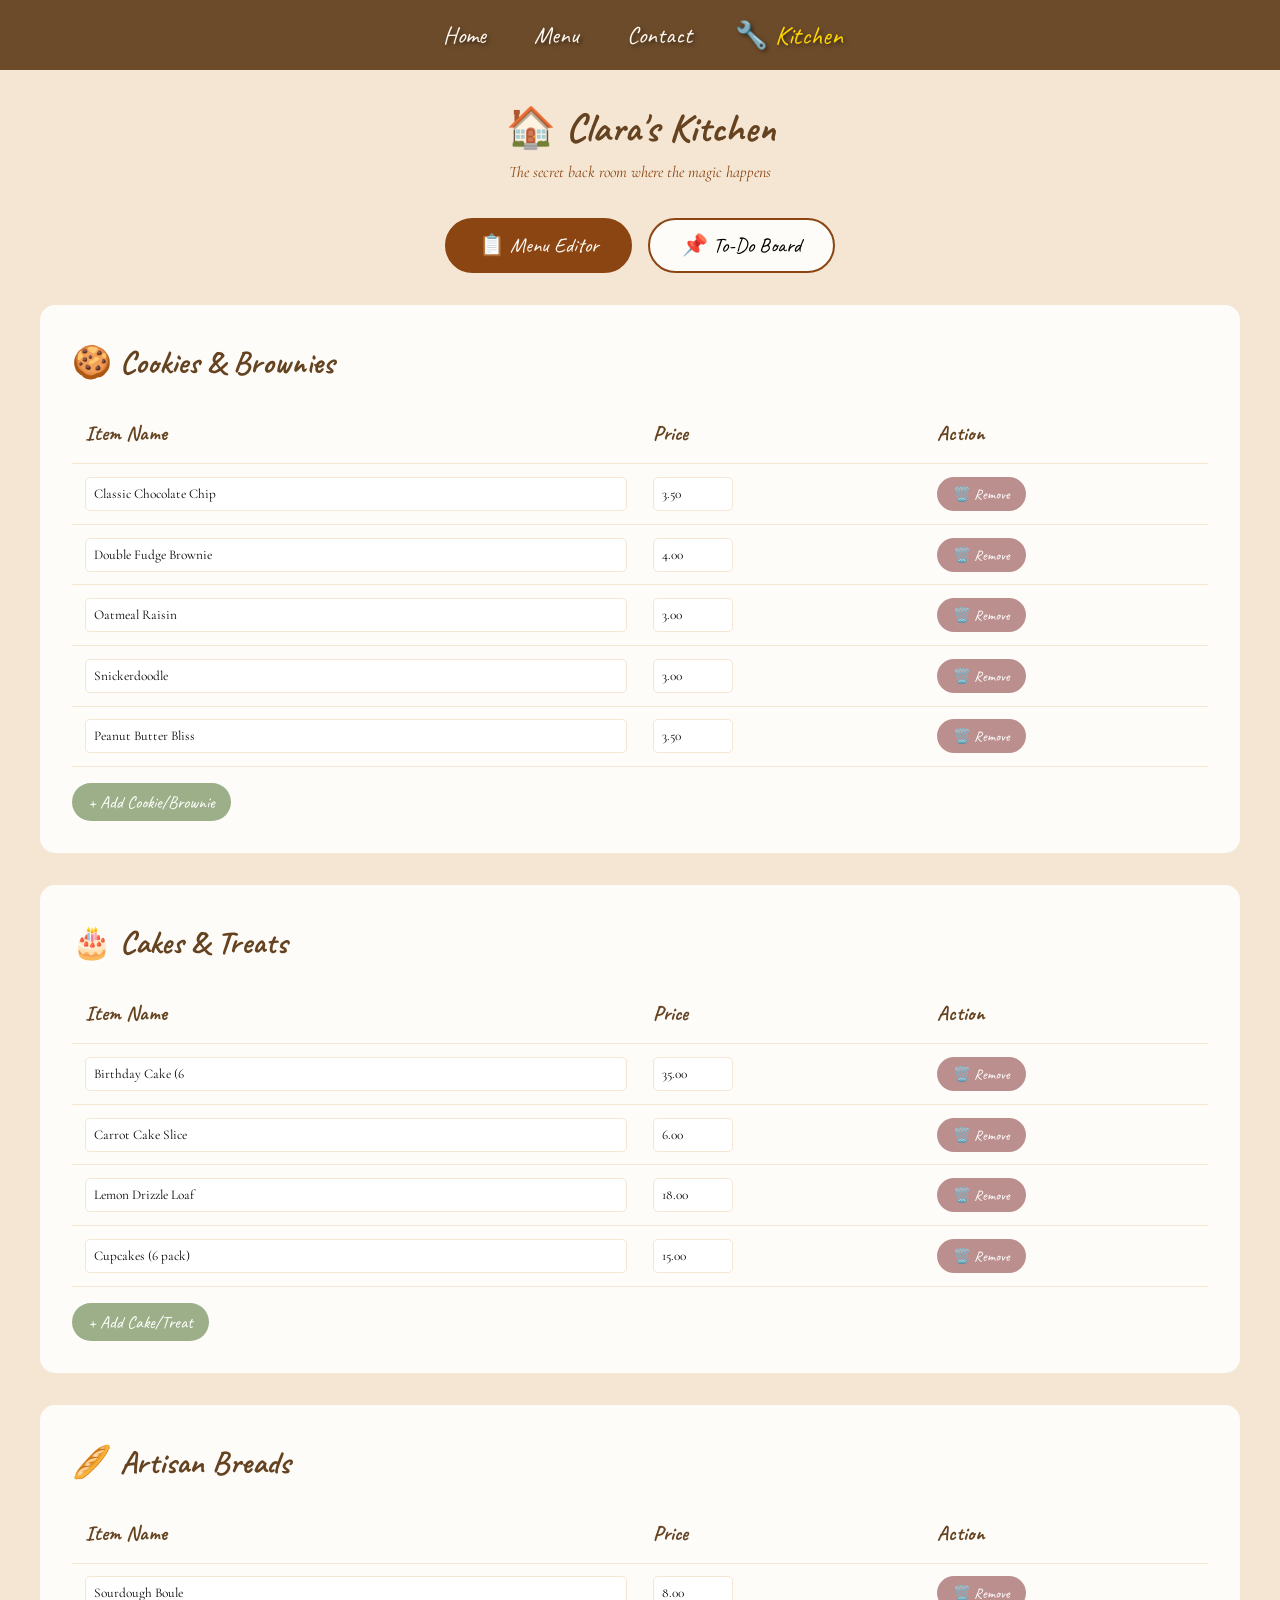
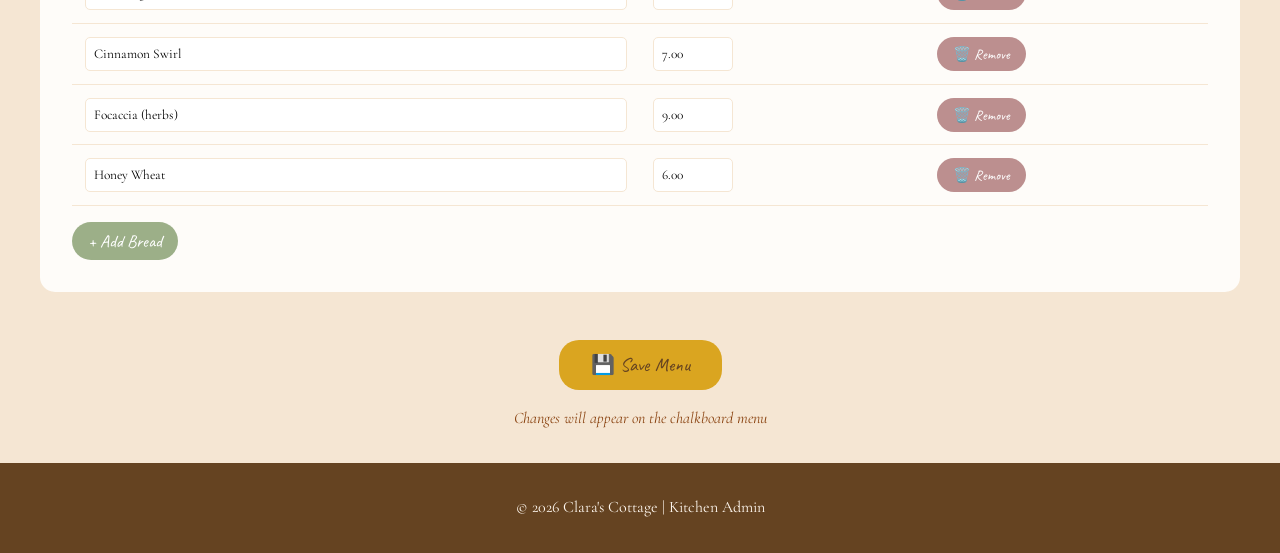
==== admin.html @ 47384cdb "Initial Clara's Cottage website - Bohemian storybook design with animated cottage scene - Chimney sm" ====
<!DOCTYPE html>
<html lang="en">
<head>
    <meta charset="UTF-8">
    <meta name="viewport" content="width=device-width, initial-scale=1.0">
    <title>Kitchen Admin | Clara's Cottage</title>
    <link rel="preconnect" href="https://fonts.googleapis.com">
    <link href="https://fonts.googleapis.com/css2?family=Caveat:wght@400;700&family=Cormorant+Garamond:ital,wght@0,400;0,600;1,400&display=swap" rel="stylesheet">
    <link rel="stylesheet" href="css/style.css">
</head>
<body>
    <header class="site-header" style="background: rgba(101, 67, 33, 0.95);">
        <nav>
            <a href="index.html" class="nav-link">Home</a>
            <a href="menu.html" class="nav-link">Menu</a>
            <a href="contact.html" class="nav-link">Contact</a>
            <a href="admin.html" class="nav-link active">🔧 Kitchen</a>
        </nav>
    </header>

    <main class="admin-page">
        <div class="admin-header">
            <h1>🏠 Clara's Kitchen</h1>
            <p style="color: var(--brown-medium); font-style: italic;">The secret back room where the magic happens</p>
        </div>

        <div class="admin-tabs">
            <button class="admin-tab active" onclick="showSection('menu-section')">📋 Menu Editor</button>
            <button class="admin-tab" onclick="showSection('tasks-section')">📌 To-Do Board</button>
        </div>

        <!-- Menu Editor Section -->
        <div id="menu-section" class="admin-section active">
            <div class="menu-editor">
                <h2>🍪 Cookies & Brownies</h2>
                <table class="menu-table" id="cookies-table">
                    <thead>
                        <tr>
                            <th style="width: 50%;">Item Name</th>
                            <th style="width: 25%;">Price</th>
                            <th style="width: 25%;">Action</th>
                        </tr>
                    </thead>
                    <tbody></tbody>
                </table>
                <button class="btn-add" onclick="addMenuItem('cookies')">+ Add Cookie/Brownie</button>
            </div>

            <div class="menu-editor">
                <h2>🎂 Cakes & Treats</h2>
                <table class="menu-table" id="cakes-table">
                    <thead>
                        <tr>
                            <th style="width: 50%;">Item Name</th>
                            <th style="width: 25%;">Price</th>
                            <th style="width: 25%;">Action</th>
                        </tr>
                    </thead>
                    <tbody></tbody>
                </table>
                <button class="btn-add" onclick="addMenuItem('cakes')">+ Add Cake/Treat</button>
            </div>

            <div class="menu-editor">
                <h2>🥖 Artisan Breads</h2>
                <table class="menu-table" id="breads-table">
                    <thead>
                        <tr>
                            <th style="width: 50%;">Item Name</th>
                            <th style="width: 25%;">Price</th>
                            <th style="width: 25%;">Action</th>
                        </tr>
                    </thead>
                    <tbody></tbody>
                </table>
                <button class="btn-add" onclick="addMenuItem('breads')">+ Add Bread</button>
            </div>

            <div style="text-align: center; margin-top: 2rem;">
                <button class="btn-save" onclick="saveMenu()">💾 Save Menu</button>
                <p style="margin-top: 1rem; color: var(--brown-medium); font-style: italic;">
                    Changes will appear on the chalkboard menu
                </p>
            </div>
        </div>

        <!-- Kanban Tasks Section -->
        <div id="tasks-section" class="admin-section">
            <div class="kanban-board">
                <div class="kanban-column todo" id="todo-column">
                    <h3>📝 To Do</h3>
                    <div class="kanban-cards" data-status="todo"></div>
                    <div class="add-card-form">
                        <input type="text" placeholder="New task..." id="todo-input" onkeypress="handleCardEnter(event, 'todo')">
                        <button class="add-card-btn" onclick="addCard('todo')">+ Add Task</button>
                    </div>
                </div>

                <div class="kanban-column doing" id="doing-column">
                    <h3>🔨 In Progress</h3>
                    <div class="kanban-cards" data-status="doing"></div>
                    <div class="add-card-form">
                        <input type="text" placeholder="New task..." id="doing-input" onkeypress="handleCardEnter(event, 'doing')">
                        <button class="add-card-btn" onclick="addCard('doing')">+ Add Task</button>
                    </div>
                </div>

                <div class="kanban-column done" id="done-column">
                    <h3>✅ Done</h3>
                    <div class="kanban-cards" data-status="done"></div>
                    <div class="add-card-form">
                        <input type="text" placeholder="New task..." id="done-input" onkeypress="handleCardEnter(event, 'done')">
                        <button class="add-card-btn" onclick="addCard('done')">+ Add Task</button>
                    </div>
                </div>
            </div>
        </div>
    </main>

    <footer class="site-footer">
        <div class="footer-content">
            <p class="copyright">© 2026 Clara's Cottage | Kitchen Admin</p>
        </div>
    </footer>

    <script src="js/app.js"></script>
    <script>
        // Initialize admin page
        document.addEventListener('DOMContentLoaded', function() {
            loadMenuEditor();
            loadKanban();
        });
    </script>
</body>
</html>
---- css/style.css ----
/* Clara's Cottage - Bohemian Storybook Bakery */

:root {
    --cream: #FFF8F0;
    --warm-white: #FEFCF9;
    --parchment: #F5E6D3;
    --brown-dark: #654321;
    --brown-medium: #8B4513;
    --brown-light: #D2691E;
    --gold: #DAA520;
    --gold-light: #FFD700;
    --sage: #9CAF88;
    --sage-dark: #6B8E23;
    --rose: #BC8F8F;
    --rose-light: #FFB6C1;
    --purple-muted: #9370DB;
    --night-blue: #1a1a2e;
    --font-script: 'Caveat', cursive;
    --font-serif: 'Cormorant Garamond', serif;
}

* {
    margin: 0;
    padding: 0;
    box-sizing: border-box;
}

body {
    font-family: var(--font-serif);
    background: var(--cream);
    color: var(--brown-dark);
    line-height: 1.6;
    overflow-x: hidden;
}

/* Fireflies Animation */
.fireflies {
    position: fixed;
    top: 0;
    left: 0;
    width: 100%;
    height: 100%;
    pointer-events: none;
    z-index: 1;
}

.firefly {
    position: absolute;
    width: 6px;
    height: 6px;
    background: var(--gold-light);
    border-radius: 50%;
    box-shadow: 0 0 10px var(--gold-light), 0 0 20px var(--gold);
    animation: float 6s ease-in-out infinite, glow 2s ease-in-out infinite;
}

@keyframes float {
    0%, 100% { transform: translateY(0) translateX(0); }
    25% { transform: translateY(-20px) translateX(10px); }
    50% { transform: translateY(-10px) translateX(-10px); }
    75% { transform: translateY(-30px) translateX(5px); }
}

@keyframes glow {
    0%, 100% { opacity: 0.3; }
    50% { opacity: 1; }
}

/* Header & Navigation */
.site-header {
    position: fixed;
    top: 0;
    width: 100%;
    padding: 1rem 2rem;
    z-index: 100;
    background: linear-gradient(to bottom, rgba(26, 26, 46, 0.8), transparent);
}

nav {
    display: flex;
    justify-content: center;
    gap: 3rem;
}

.nav-link {
    font-family: var(--font-script);
    font-size: 1.5rem;
    color: var(--cream);
    text-decoration: none;
    transition: all 0.3s ease;
    text-shadow: 2px 2px 4px rgba(0,0,0,0.5);
}

.nav-link:hover, .nav-link.active {
    color: var(--gold-light);
    transform: scale(1.1);
}

/* Home Page - Cottage Scene */
.cottage-scene {
    position: relative;
    min-height: 100vh;
    background: linear-gradient(to bottom, 
        var(--night-blue) 0%, 
        #2d2d44 30%,
        #4a4a6a 60%,
        #6b5b7a 80%,
        #8b7a8a 100%
    );
    display: flex;
    align-items: center;
    justify-content: center;
    overflow: hidden;
}

.sky {
    position: absolute;
    top: 0;
    left: 0;
    width: 100%;
    height: 100%;
}

.moon {
    position: absolute;
    top: 10%;
    right: 15%;
    width: 60px;
    height: 60px;
    background: var(--cream);
    border-radius: 50%;
    box-shadow: 0 0 30px var(--cream), 0 0 60px rgba(255,248,240,0.5);
}

.stars {
    position: absolute;
    top: 0;
    left: 0;
    width: 100%;
    height: 60%;
    background-image: 
        radial-gradient(2px 2px at 20px 30px, white, transparent),
        radial-gradient(2px 2px at 40px 70px, white, transparent),
        radial-gradient(1px 1px at 90px 40px, white, transparent),
        radial-gradient(2px 2px at 130px 80px, white, transparent),
        radial-gradient(1px 1px at 160px 30px, white, transparent),
        radial-gradient(2px 2px at 200px 60px, white, transparent),
        radial-gradient(1px 1px at 250px 20px, white, transparent),
        radial-gradient(2px 2px at 300px 50px, white, transparent),
        radial-gradient(1px 1px at 350px 70px, white, transparent),
        radial-gradient(2px 2px at 400px 30px, white, transparent),
        radial-gradient(1px 1px at 450px 80px, white, transparent),
        radial-gradient(2px 2px at 500px 40px, white, transparent);
    background-size: 550px 100px;
    animation: twinkle 4s ease-in-out infinite;
}

@keyframes twinkle {
    0%, 100% { opacity: 0.8; }
    50% { opacity: 1; }
}

.cottage-container {
    position: relative;
    z-index: 2;
}

.cottage-illustration {
    width: 100%;
    max-width: 500px;
    height: auto;
    filter: drop-shadow(0 10px 30px rgba(0,0,0,0.3));
}

.window-glow {
    animation: windowPulse 3s ease-in-out infinite;
}

@keyframes windowPulse {
    0%, 100% { fill: #FFE4B5; }
    50% { fill: #FFD700; }
}

/* Chimney Smoke */
.chimney-smoke {
    position: absolute;
    top: 5%;
    left: 72%;
    width: 50px;
    height: 100px;
}

.smoke {
    position: absolute;
    bottom: 0;
    left: 50%;
    width: 20px;
    height: 20px;
    background: rgba(255, 255, 255, 0.6);
    border-radius: 50%;
    transform: translateX(-50%);
    animation: rise 4s ease-out infinite;
}

.smoke-1 { animation-delay: 0s; }
.smoke-2 { animation-delay: 1.3s; left: 30%; }
.smoke-3 { animation-delay: 2.6s; left: 70%; }

@keyframes rise {
    0% {
        opacity: 0.8;
        transform: translateX(-50%) translateY(0) scale(1);
    }
    100% {
        opacity: 0;
        transform: translateX(-50%) translateY(-100px) scale(2);
    }
}

/* Logo */
.logo-container {
    text-align: center;
    margin-top: 2rem;
}

.logo-text {
    font-family: var(--font-script);
    font-size: 4rem;
    color: var(--cream);
    text-shadow: 3px 3px 6px rgba(0,0,0,0.5);
    margin-bottom: 0.5rem;
}

.tagline {
    font-family: var(--font-serif);
    font-style: italic;
    font-size: 1.3rem;
    color: var(--gold-light);
    letter-spacing: 3px;
}

/* Welcome Section */
.welcome-section {
    background: var(--cream);
    padding: 4rem 2rem;
    text-align: center;
}

.scroll-indicator {
    margin-bottom: 3rem;
    color: var(--brown-medium);
    font-style: italic;
}

.scroll-arrow {
    animation: bounce 2s infinite;
    font-size: 1.5rem;
}

@keyframes bounce {
    0%, 100% { transform: translateY(0); }
    50% { transform: translateY(10px); }
}

.welcome-content {
    max-width: 1000px;
    margin: 0 auto;
}

.welcome-content h2 {
    font-family: var(--font-script);
    font-size: 3rem;
    color: var(--brown-dark);
    margin-bottom: 1.5rem;
}

.intro-text {
    font-size: 1.3rem;
    max-width: 700px;
    margin: 0 auto 3rem;
    color: var(--brown-medium);
}

.feature-cards {
    display: grid;
    grid-template-columns: repeat(auto-fit, minmax(250px, 1fr));
    gap: 2rem;
    margin-bottom: 3rem;
}

.feature-card {
    background: var(--warm-white);
    border: 2px solid var(--parchment);
    border-radius: 20px;
    padding: 2rem;
    transition: transform 0.3s ease, box-shadow 0.3s ease;
}

.feature-card:hover {
    transform: translateY(-10px);
    box-shadow: 0 15px 30px rgba(101, 67, 33, 0.15);
}

.card-icon {
    font-size: 3rem;
    margin-bottom: 1rem;
}

.feature-card h3 {
    font-family: var(--font-script);
    font-size: 1.8rem;
    color: var(--brown-dark);
    margin-bottom: 0.5rem;
}

.cta-button {
    display: inline-block;
    font-family: var(--font-script);
    font-size: 1.5rem;
    background: var(--brown-medium);
    color: var(--cream);
    padding: 1rem 2.5rem;
    border-radius: 50px;
    text-decoration: none;
    transition: all 0.3s ease;
    border: 3px solid var(--brown-dark);
}

.cta-button:hover {
    background: var(--gold);
    color: var(--brown-dark);
    transform: scale(1.05);
}

/* Gallery Section */
.gallery-section {
    background: var(--parchment);
    padding: 4rem 2rem;
    text-align: center;
}

.gallery-section h2 {
    font-family: var(--font-script);
    font-size: 3rem;
    color: var(--brown-dark);
    margin-bottom: 2rem;
}

.gallery-grid {
    display: grid;
    grid-template-columns: repeat(auto-fit, minmax(250px, 1fr));
    gap: 1.5rem;
    max-width: 1200px;
    margin: 0 auto;
}

.gallery-item {
    aspect-ratio: 1;
    border-radius: 15px;
    overflow: hidden;
}

.gallery-item.placeholder {
    background: var(--warm-white);
    border: 3px dashed var(--brown-light);
    display: flex;
    align-items: center;
    justify-content: center;
}

.placeholder-content {
    text-align: center;
    padding: 1.5rem;
}

.placeholder-icon {
    font-size: 3rem;
    display: block;
    margin-bottom: 1rem;
}

.placeholder-text {
    font-style: italic;
    color: var(--brown-medium);
    font-size: 0.9rem;
}

/* Footer */
.site-footer {
    background: var(--brown-dark);
    color: var(--cream);
    padding: 2rem;
    text-align: center;
}

.cottage-food-notice {
    font-size: 1rem;
    margin-bottom: 0.5rem;
    color: var(--gold-light);
}

/* ==================== */
/* MENU PAGE - CHALKBOARD */
/* ==================== */

.menu-page {
    min-height: 100vh;
    padding: 6rem 2rem 2rem;
    background: var(--cream);
}

.chalkboard-container {
    max-width: 800px;
    margin: 0 auto;
}

.chalkboard {
    background: #2a2a2a;
    border: 20px solid var(--brown-medium);
    border-radius: 5px;
    padding: 3rem;
    box-shadow: 
        inset 0 0 50px rgba(0,0,0,0.5),
        0 10px 30px rgba(0,0,0,0.3);
    position: relative;
}

.chalkboard::before {
    content: '';
    position: absolute;
    top: 0;
    left: 0;
    right: 0;
    bottom: 0;
    background: 
        radial-gradient(ellipse at 20% 30%, rgba(255,255,255,0.03) 0%, transparent 50%),
        radial-gradient(ellipse at 80% 70%, rgba(255,255,255,0.02) 0%, transparent 50%);
    pointer-events: none;
}

.chalkboard-title {
    font-family: var(--font-script);
    font-size: 3.5rem;
    color: #f5f5dc;
    text-align: center;
    margin-bottom: 0.5rem;
    text-shadow: 2px 2px 0 rgba(0,0,0,0.3);
}

.chalkboard-subtitle {
    font-family: var(--font-script);
    font-size: 1.5rem;
    color: var(--rose-light);
    text-align: center;
    margin-bottom: 2rem;
}

.menu-section {
    margin-bottom: 2rem;
}

.menu-section h3 {
    font-family: var(--font-script);
    font-size: 2rem;
    color: var(--gold-light);
    border-bottom: 2px dashed rgba(255,255,255,0.3);
    padding-bottom: 0.5rem;
    margin-bottom: 1rem;
}

.menu-item {
    display: flex;
    justify-content: space-between;
    align-items: baseline;
    font-family: var(--font-script);
    font-size: 1.4rem;
    color: #f5f5dc;
    margin-bottom: 0.8rem;
    padding: 0.3rem 0;
}

.menu-item .name {
    flex: 1;
}

.menu-item .dots {
    flex: 1;
    border-bottom: 2px dotted rgba(255,255,255,0.3);
    margin: 0 0.5rem;
    height: 1rem;
}

.menu-item .price {
    color: var(--gold-light);
}

.chalk-decoration {
    text-align: center;
    font-size: 2rem;
    margin: 1rem 0;
    opacity: 0.6;
}

/* ==================== */
/* CONTACT PAGE */
/* ==================== */

.contact-page {
    min-height: 100vh;
    padding: 6rem 2rem 2rem;
    background: linear-gradient(to bottom, var(--cream), var(--parchment));
}

.contact-container {
    max-width: 600px;
    margin: 0 auto;
}

.contact-header {
    text-align: center;
    margin-bottom: 3rem;
}

.contact-header h1 {
    font-family: var(--font-script);
    font-size: 3rem;
    color: var(--brown-dark);
}

.contact-header p {
    font-size: 1.2rem;
    color: var(--brown-medium);
    margin-top: 1rem;
}

.contact-form {
    background: var(--warm-white);
    border: 3px solid var(--parchment);
    border-radius: 20px;
    padding: 2.5rem;
}

.form-group {
    margin-bottom: 1.5rem;
}

.form-group label {
    display: block;
    font-family: var(--font-script);
    font-size: 1.3rem;
    color: var(--brown-dark);
    margin-bottom: 0.5rem;
}

.form-group input,
.form-group textarea {
    width: 100%;
    padding: 1rem;
    font-family: var(--font-serif);
    font-size: 1rem;
    border: 2px solid var(--parchment);
    border-radius: 10px;
    background: var(--cream);
    transition: border-color 0.3s ease;
}

.form-group input:focus,
.form-group textarea:focus {
    outline: none;
    border-color: var(--gold);
}

.form-group textarea {
    min-height: 150px;
    resize: vertical;
}

.submit-btn {
    width: 100%;
    font-family: var(--font-script);
    font-size: 1.5rem;
    background: var(--brown-medium);
    color: var(--cream);
    padding: 1rem;
    border: 3px solid var(--brown-dark);
    border-radius: 50px;
    cursor: pointer;
    transition: all 0.3s ease;
}

.submit-btn:hover {
    background: var(--gold);
    color: var(--brown-dark);
}

/* ==================== */
/* ADMIN PAGE */
/* ==================== */

.admin-page {
    min-height: 100vh;
    padding: 6rem 2rem 2rem;
    background: var(--parchment);
}

.admin-header {
    text-align: center;
    margin-bottom: 2rem;
}

.admin-header h1 {
    font-family: var(--font-script);
    font-size: 2.5rem;
    color: var(--brown-dark);
}

.admin-tabs {
    display: flex;
    justify-content: center;
    gap: 1rem;
    margin-bottom: 2rem;
}

.admin-tab {
    font-family: var(--font-script);
    font-size: 1.3rem;
    padding: 0.8rem 2rem;
    background: var(--warm-white);
    border: 2px solid var(--brown-medium);
    border-radius: 30px;
    cursor: pointer;
    transition: all 0.3s ease;
}

.admin-tab:hover, .admin-tab.active {
    background: var(--brown-medium);
    color: var(--cream);
}

.admin-section {
    max-width: 1200px;
    margin: 0 auto;
    display: none;
}

.admin-section.active {
    display: block;
}

/* Menu Editor */
.menu-editor {
    background: var(--warm-white);
    border-radius: 15px;
    padding: 2rem;
    margin-bottom: 2rem;
}

.menu-editor h2 {
    font-family: var(--font-script);
    font-size: 2rem;
    color: var(--brown-dark);
    margin-bottom: 1rem;
}

.menu-table {
    width: 100%;
    border-collapse: collapse;
}

.menu-table th,
.menu-table td {
    padding: 0.8rem;
    text-align: left;
    border-bottom: 1px solid var(--parchment);
}

.menu-table th {
    font-family: var(--font-script);
    font-size: 1.3rem;
    color: var(--brown-dark);
}

.menu-table input {
    width: 100%;
    padding: 0.5rem;
    font-family: var(--font-serif);
    border: 1px solid var(--parchment);
    border-radius: 5px;
}

.menu-table .price-input {
    width: 80px;
}

.btn-add, .btn-delete, .btn-save {
    font-family: var(--font-script);
    padding: 0.5rem 1rem;
    border: none;
    border-radius: 20px;
    cursor: pointer;
    transition: all 0.3s ease;
}

.btn-add {
    background: var(--sage);
    color: white;
    font-size: 1.1rem;
    margin-top: 1rem;
}

.btn-delete {
    background: var(--rose);
    color: white;
    font-size: 0.9rem;
}

.btn-save {
    background: var(--gold);
    color: var(--brown-dark);
    font-size: 1.2rem;
    padding: 0.8rem 2rem;
    margin-top: 1rem;
}

.btn-add:hover { background: var(--sage-dark); }
.btn-delete:hover { background: #c97878; }
.btn-save:hover { background: var(--gold-light); }

/* Kanban Board */
.kanban-board {
    display: grid;
    grid-template-columns: repeat(3, 1fr);
    gap: 1.5rem;
}

.kanban-column {
    background: var(--warm-white);
    border-radius: 15px;
    padding: 1rem;
    min-height: 400px;
}

.kanban-column h3 {
    font-family: var(--font-script);
    font-size: 1.5rem;
    color: var(--brown-dark);
    text-align: center;
    padding: 0.5rem;
    margin-bottom: 1rem;
    border-bottom: 2px solid var(--parchment);
}

.kanban-column.todo h3 { border-color: var(--rose); }
.kanban-column.doing h3 { border-color: var(--gold); }
.kanban-column.done h3 { border-color: var(--sage); }

.kanban-cards {
    min-height: 300px;
}

.kanban-card {
    background: var(--cream);
    border: 2px solid var(--parchment);
    border-radius: 10px;
    padding: 1rem;
    margin-bottom: 0.8rem;
    cursor: grab;
    transition: all 0.3s ease;
    position: relative;
}

.kanban-card:hover {
    transform: translateY(-3px);
    box-shadow: 0 5px 15px rgba(0,0,0,0.1);
}

.kanban-card.dragging {
    opacity: 0.5;
    cursor: grabbing;
}

.kanban-card .card-title {
    font-family: var(--font-script);
    font-size: 1.2rem;
    color: var(--brown-dark);
    margin-bottom: 0.5rem;
}

.kanban-card .card-desc {
    font-size: 0.9rem;
    color: var(--brown-medium);
}

.kanban-card .delete-card {
    position: absolute;
    top: 5px;
    right: 8px;
    background: none;
    border: none;
    font-size: 1rem;
    cursor: pointer;
    opacity: 0.5;
    transition: opacity 0.3s;
}

.kanban-card .delete-card:hover {
    opacity: 1;
}

.add-card-form {
    margin-top: 1rem;
}

.add-card-form input {
    width: 100%;
    padding: 0.5rem;
    border: 1px solid var(--parchment);
    border-radius: 5px;
    font-family: var(--font-serif);
    margin-bottom: 0.5rem;
}

.add-card-btn {
    width: 100%;
    font-family: var(--font-script);
    padding: 0.5rem;
    background: var(--parchment);
    border: 1px dashed var(--brown-light);
    border-radius: 5px;
    cursor: pointer;
    transition: all 0.3s ease;
}

.add-card-btn:hover {
    background: var(--gold-light);
    border-style: solid;
}

/* Responsive */
@media (max-width: 768px) {
    .logo-text {
        font-size: 2.5rem;
    }
    
    .cottage-illustration {
        max-width: 350px;
    }
    
    .nav-link {
        font-size: 1.2rem;
    }
    
    nav {
        gap: 1.5rem;
    }
    
    .kanban-board {
        grid-template-columns: 1fr;
    }
    
    .chalkboard {
        padding: 1.5rem;
        border-width: 10px;
    }
    
    .chalkboard-title {
        font-size: 2.5rem;
    }
}
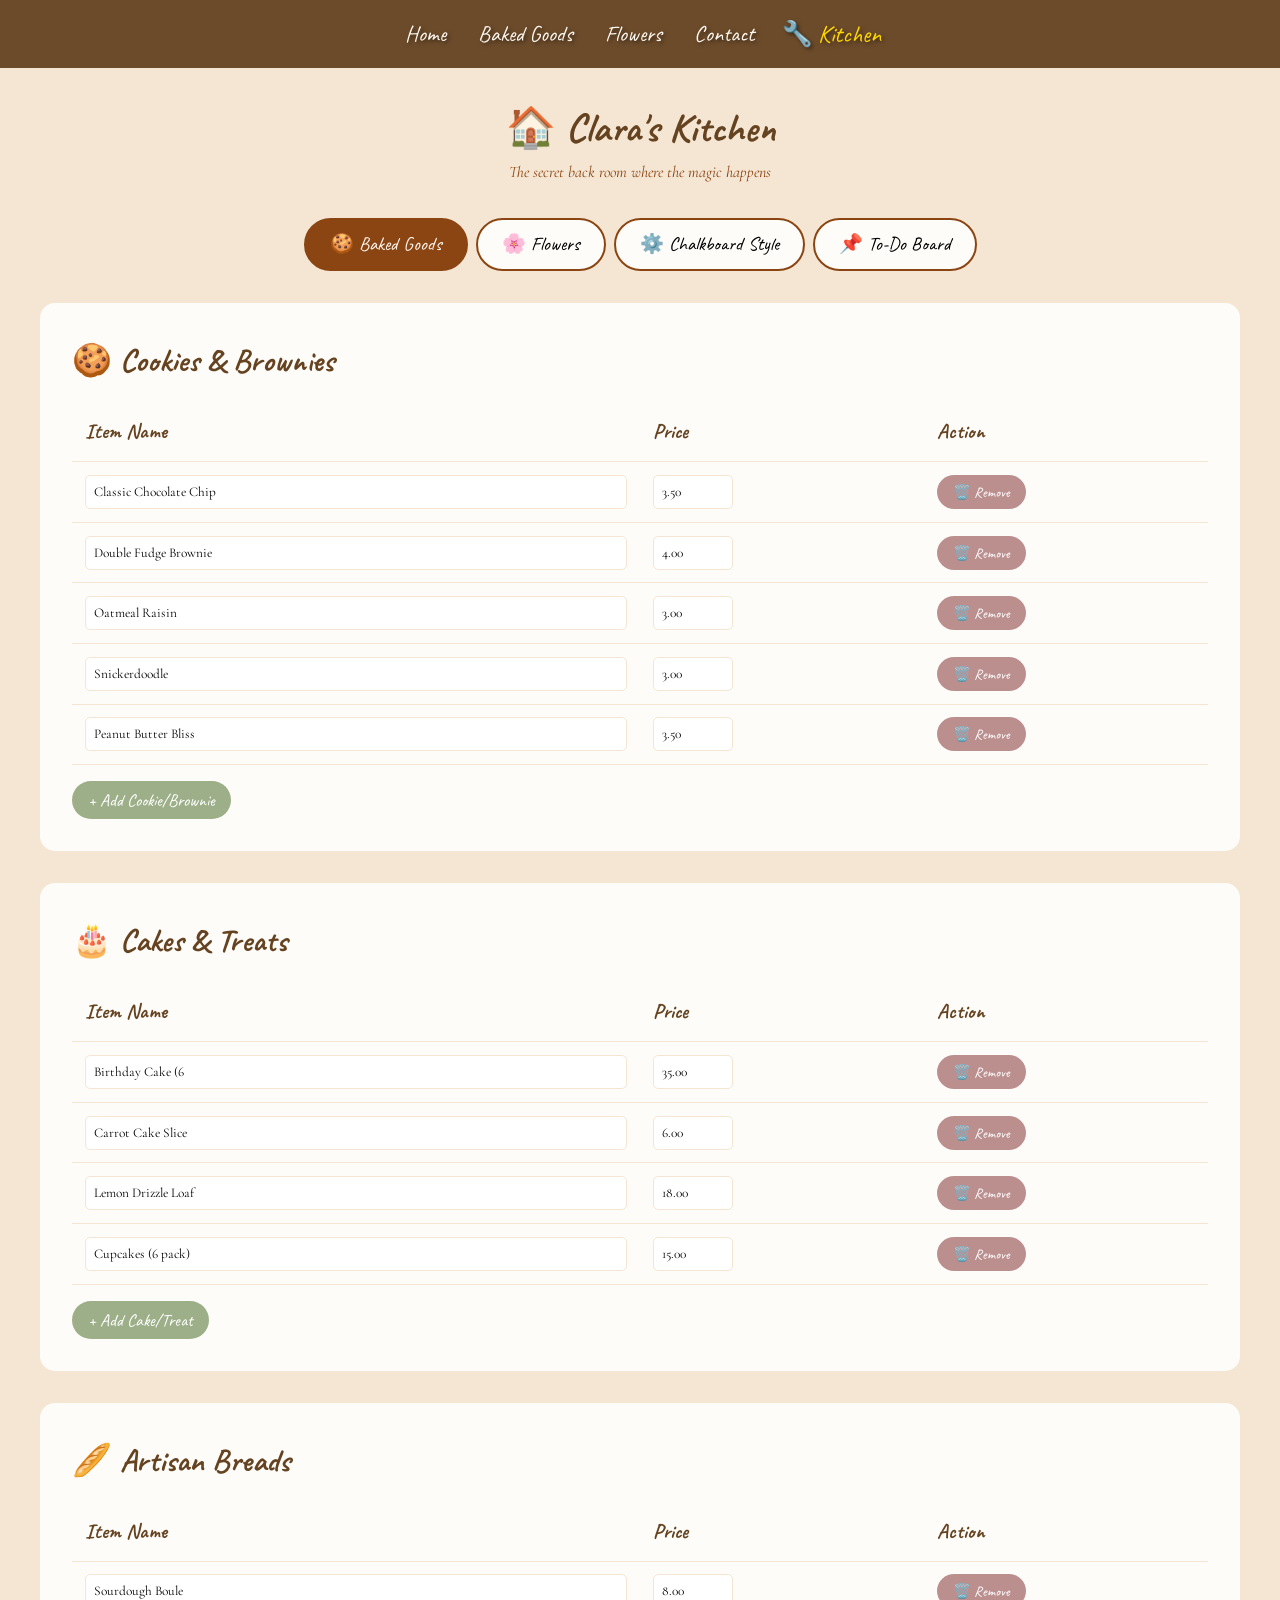
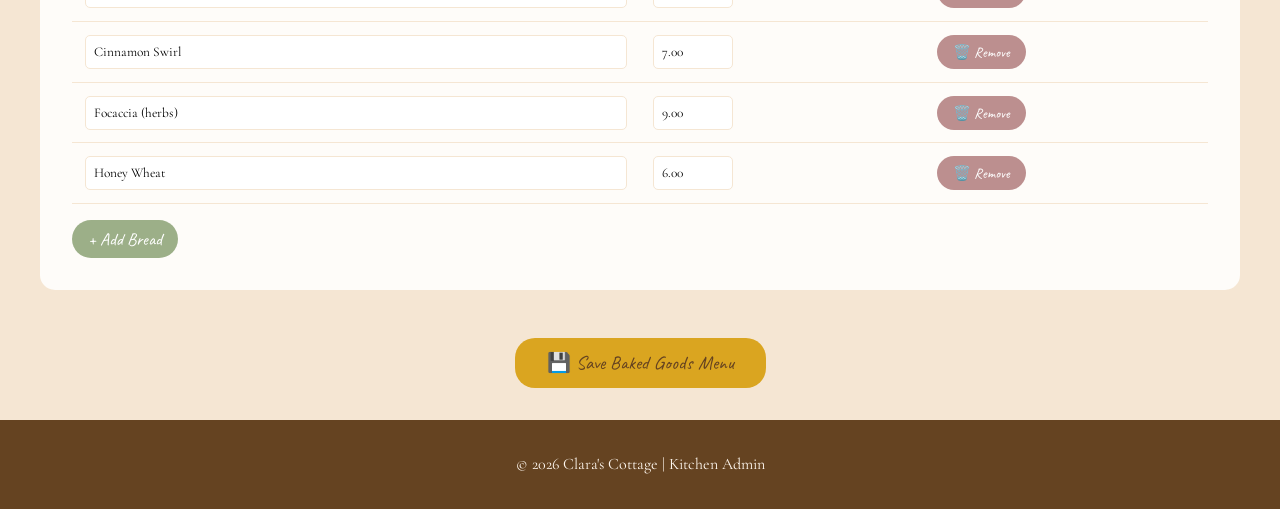
==== commit 15b4775a: "Add flowers page, font settings, and navigation updates New features: - Flowers page with seasonal b" ====
--- a/admin.html
+++ b/admin.html
@@ -5,14 +5,56 @@
     <meta name="viewport" content="width=device-width, initial-scale=1.0">
     <title>Kitchen Admin | Clara's Cottage</title>
     <link rel="preconnect" href="https://fonts.googleapis.com">
-    <link href="https://fonts.googleapis.com/css2?family=Caveat:wght@400;700&family=Cormorant+Garamond:ital,wght@0,400;0,600;1,400&display=swap" rel="stylesheet">
+    <link href="https://fonts.googleapis.com/css2?family=Caveat:wght@400;700&family=Cormorant+Garamond:ital,wght@0,400;0,600;1,400&family=Pacifico&family=Shadows+Into+Light&family=Amatic+SC:wght@400;700&family=Indie+Flower&family=Kalam:wght@400;700&display=swap" rel="stylesheet">
     <link rel="stylesheet" href="css/style.css">
+    <style>
+        .board-tabs {
+            display: flex;
+            justify-content: center;
+            gap: 0.5rem;
+            margin-bottom: 1.5rem;
+        }
+        .board-tab {
+            font-family: var(--font-script);
+            font-size: 1.2rem;
+            padding: 0.6rem 1.5rem;
+            background: var(--warm-white);
+            border: 2px solid var(--parchment);
+            border-radius: 20px;
+            cursor: pointer;
+            transition: all 0.3s ease;
+        }
+        .board-tab:hover {
+            background: var(--parchment);
+        }
+        .board-tab.active {
+            background: var(--brown-medium);
+            color: var(--cream);
+            border-color: var(--brown-dark);
+        }
+        .board-tab.personal.active {
+            background: var(--sage);
+            border-color: var(--sage-dark);
+        }
+        .board-tab.business.active {
+            background: var(--gold);
+            border-color: var(--brown-medium);
+            color: var(--brown-dark);
+        }
+        .kanban-wrapper {
+            display: none;
+        }
+        .kanban-wrapper.active {
+            display: block;
+        }
+    </style>
 </head>
 <body>
     <header class="site-header" style="background: rgba(101, 67, 33, 0.95);">
         <nav>
             <a href="index.html" class="nav-link">Home</a>
-            <a href="menu.html" class="nav-link">Menu</a>
+            <a href="menu.html" class="nav-link">Baked Goods</a>
+            <a href="flowers.html" class="nav-link">Flowers</a>
             <a href="contact.html" class="nav-link">Contact</a>
             <a href="admin.html" class="nav-link active">🔧 Kitchen</a>
         </nav>
@@ -25,7 +67,9 @@
         </div>
 
         <div class="admin-tabs">
-            <button class="admin-tab active" onclick="showSection('menu-section')">📋 Menu Editor</button>
+            <button class="admin-tab active" onclick="showSection('menu-section')">🍪 Baked Goods</button>
+            <button class="admin-tab" onclick="showSection('flowers-section')">🌸 Flowers</button>
+            <button class="admin-tab" onclick="showSection('settings-section')">⚙️ Chalkboard Style</button>
             <button class="admin-tab" onclick="showSection('tasks-section')">📌 To-Do Board</button>
         </div>
 
@@ -77,40 +121,152 @@
             </div>
 
             <div style="text-align: center; margin-top: 2rem;">
-                <button class="btn-save" onclick="saveMenu()">💾 Save Menu</button>
-                <p style="margin-top: 1rem; color: var(--brown-medium); font-style: italic;">
-                    Changes will appear on the chalkboard menu
-                </p>
+                <button class="btn-save" onclick="saveMenu()">💾 Save Baked Goods Menu</button>
+            </div>
+        </div>
+
+        <!-- Flowers Editor Section -->
+        <div id="flowers-section" class="admin-section">
+            <div class="menu-editor">
+                <h2>🌷 Seasonal Flowers</h2>
+                <table class="menu-table" id="seasonal-table">
+                    <thead>
+                        <tr>
+                            <th style="width: 50%;">Flower Name</th>
+                            <th style="width: 25%;">Price (per stem/bunch)</th>
+                            <th style="width: 25%;">Action</th>
+                        </tr>
+                    </thead>
+                    <tbody></tbody>
+                </table>
+                <button class="btn-add" onclick="addFlowerItem('seasonal')">+ Add Seasonal Flower</button>
+            </div>
+
+            <div class="menu-editor">
+                <h2>💐 Bouquets</h2>
+                <table class="menu-table" id="bouquets-table">
+                    <thead>
+                        <tr>
+                            <th style="width: 50%;">Bouquet Name</th>
+                            <th style="width: 25%;">Price</th>
+                            <th style="width: 25%;">Action</th>
+                        </tr>
+                    </thead>
+                    <tbody></tbody>
+                </table>
+                <button class="btn-add" onclick="addFlowerItem('bouquets')">+ Add Bouquet</button>
+            </div>
+
+            <div style="text-align: center; margin-top: 2rem;">
+                <button class="btn-save" onclick="saveFlowers()">💾 Save Flowers Menu</button>
+            </div>
+        </div>
+
+        <!-- Settings Section -->
+        <div id="settings-section" class="admin-section">
+            <div class="settings-panel">
+                <h2>✏️ Chalkboard Font Settings</h2>
+                
+                <div class="setting-row">
+                    <label for="font-select">Font Style:</label>
+                    <select id="font-select" onchange="updateFontPreview()">
+                        <option value="'Caveat', cursive">Caveat (default)</option>
+                        <option value="'Shadows Into Light', cursive">Shadows Into Light</option>
+                        <option value="'Indie Flower', cursive">Indie Flower</option>
+                        <option value="'Amatic SC', cursive">Amatic SC</option>
+                        <option value="'Kalam', cursive">Kalam</option>
+                        <option value="'Pacifico', cursive">Pacifico</option>
+                    </select>
+                </div>
+                
+                <div class="setting-row">
+                    <label for="size-slider">Font Size:</label>
+                    <input type="range" id="size-slider" min="1" max="2.2" step="0.1" value="1.4" onchange="updateFontPreview()">
+                    <span class="size-value" id="size-display">1.4rem</span>
+                </div>
+                
+                <div class="font-preview" id="font-preview">
+                    <p class="font-preview-text">Classic Chocolate Chip ... $3.50</p>
+                    <p class="font-preview-text">Sourdough Boule ... $8.00</p>
+                </div>
+                
+                <div style="text-align: center; margin-top: 2rem;">
+                    <button class="btn-save" onclick="saveSettings()">💾 Save Font Settings</button>
+                    <p style="margin-top: 1rem; color: var(--brown-medium); font-style: italic;">
+                        Changes will apply to both menus
+                    </p>
+                </div>
             </div>
         </div>
 
         <!-- Kanban Tasks Section -->
         <div id="tasks-section" class="admin-section">
-            <div class="kanban-board">
-                <div class="kanban-column todo" id="todo-column">
-                    <h3>📝 To Do</h3>
-                    <div class="kanban-cards" data-status="todo"></div>
-                    <div class="add-card-form">
-                        <input type="text" placeholder="New task..." id="todo-input" onkeypress="handleCardEnter(event, 'todo')">
-                        <button class="add-card-btn" onclick="addCard('todo')">+ Add Task</button>
-                    </div>
-                </div>
-
-                <div class="kanban-column doing" id="doing-column">
-                    <h3>🔨 In Progress</h3>
-                    <div class="kanban-cards" data-status="doing"></div>
-                    <div class="add-card-form">
-                        <input type="text" placeholder="New task..." id="doing-input" onkeypress="handleCardEnter(event, 'doing')">
-                        <button class="add-card-btn" onclick="addCard('doing')">+ Add Task</button>
-                    </div>
-                </div>
-
-                <div class="kanban-column done" id="done-column">
-                    <h3>✅ Done</h3>
-                    <div class="kanban-cards" data-status="done"></div>
-                    <div class="add-card-form">
-                        <input type="text" placeholder="New task..." id="done-input" onkeypress="handleCardEnter(event, 'done')">
-                        <button class="add-card-btn" onclick="addCard('done')">+ Add Task</button>
+            <!-- Personal / Business Tabs -->
+            <div class="board-tabs">
+                <button class="board-tab business active" onclick="switchBoard('business')">🏪 Business</button>
+                <button class="board-tab personal" onclick="switchBoard('personal')">👤 Personal</button>
+            </div>
+
+            <!-- Business Kanban -->
+            <div id="business-board" class="kanban-wrapper active">
+                <div class="kanban-board">
+                    <div class="kanban-column todo">
+                        <h3>📝 To Do</h3>
+                        <div class="kanban-cards" data-board="business" data-status="todo"></div>
+                        <div class="add-card-form">
+                            <input type="text" placeholder="New task..." id="business-todo-input" onkeypress="handleCardEnter(event, 'business', 'todo')">
+                            <button class="add-card-btn" onclick="addCard('business', 'todo')">+ Add Task</button>
+                        </div>
+                    </div>
+
+                    <div class="kanban-column doing">
+                        <h3>🔨 In Progress</h3>
+                        <div class="kanban-cards" data-board="business" data-status="doing"></div>
+                        <div class="add-card-form">
+                            <input type="text" placeholder="New task..." id="business-doing-input" onkeypress="handleCardEnter(event, 'business', 'doing')">
+                            <button class="add-card-btn" onclick="addCard('business', 'doing')">+ Add Task</button>
+                        </div>
+                    </div>
+
+                    <div class="kanban-column done">
+                        <h3>✅ Done</h3>
+                        <div class="kanban-cards" data-board="business" data-status="done"></div>
+                        <div class="add-card-form">
+                            <input type="text" placeholder="New task..." id="business-done-input" onkeypress="handleCardEnter(event, 'business', 'done')">
+                            <button class="add-card-btn" onclick="addCard('business', 'done')">+ Add Task</button>
+                        </div>
+                    </div>
+                </div>
+            </div>
+
+            <!-- Personal Kanban -->
+            <div id="personal-board" class="kanban-wrapper">
+                <div class="kanban-board">
+                    <div class="kanban-column todo">
+                        <h3>📝 To Do</h3>
+                        <div class="kanban-cards" data-board="personal" data-status="todo"></div>
+                        <div class="add-card-form">
+                            <input type="text" placeholder="New task..." id="personal-todo-input" onkeypress="handleCardEnter(event, 'personal', 'todo')">
+                            <button class="add-card-btn" onclick="addCard('personal', 'todo')">+ Add Task</button>
+                        </div>
+                    </div>
+
+                    <div class="kanban-column doing">
+                        <h3>🔨 In Progress</h3>
+                        <div class="kanban-cards" data-board="personal" data-status="doing"></div>
+                        <div class="add-card-form">
+                            <input type="text" placeholder="New task..." id="personal-doing-input" onkeypress="handleCardEnter(event, 'personal', 'doing')">
+                            <button class="add-card-btn" onclick="addCard('personal', 'doing')">+ Add Task</button>
+                        </div>
+                    </div>
+
+                    <div class="kanban-column done">
+                        <h3>✅ Done</h3>
+                        <div class="kanban-cards" data-board="personal" data-status="done"></div>
+                        <div class="add-card-form">
+                            <input type="text" placeholder="New task..." id="personal-done-input" onkeypress="handleCardEnter(event, 'personal', 'done')">
+                            <button class="add-card-btn" onclick="addCard('personal', 'done')">+ Add Task</button>
+                        </div>
                     </div>
                 </div>
             </div>
@@ -128,7 +284,9 @@
         // Initialize admin page
         document.addEventListener('DOMContentLoaded', function() {
             loadMenuEditor();
+            loadFlowersEditor();
             loadKanban();
+            loadSettings();
         });
     </script>
 </body>
--- a/css/style.css
+++ b/css/style.css
@@ -17,6 +17,11 @@
     --night-blue: #1a1a2e;
     --font-script: 'Caveat', cursive;
     --font-serif: 'Cormorant Garamond', serif;
+    
+    /* Customizable chalkboard settings */
+    --chalk-font: 'Caveat', cursive;
+    --chalk-size: 1.4rem;
+    --chalk-title-size: 3.5rem;
 }
 
 * {
@@ -79,12 +84,13 @@
 nav {
     display: flex;
     justify-content: center;
-    gap: 3rem;
+    gap: 2rem;
+    flex-wrap: wrap;
 }
 
 .nav-link {
     font-family: var(--font-script);
-    font-size: 1.5rem;
+    font-size: 1.4rem;
     color: var(--cream);
     text-decoration: none;
     transition: all 0.3s ease;
@@ -324,12 +330,23 @@
     text-decoration: none;
     transition: all 0.3s ease;
     border: 3px solid var(--brown-dark);
+    margin: 0.5rem;
 }
 
 .cta-button:hover {
     background: var(--gold);
     color: var(--brown-dark);
     transform: scale(1.05);
+}
+
+.cta-button.secondary {
+    background: var(--sage);
+    border-color: var(--sage-dark);
+}
+
+.cta-button.secondary:hover {
+    background: var(--sage-dark);
+    color: var(--cream);
 }
 
 /* Gallery Section */
@@ -439,8 +456,8 @@
 }
 
 .chalkboard-title {
-    font-family: var(--font-script);
-    font-size: 3.5rem;
+    font-family: var(--chalk-font);
+    font-size: var(--chalk-title-size);
     color: #f5f5dc;
     text-align: center;
     margin-bottom: 0.5rem;
@@ -448,8 +465,8 @@
 }
 
 .chalkboard-subtitle {
-    font-family: var(--font-script);
-    font-size: 1.5rem;
+    font-family: var(--chalk-font);
+    font-size: calc(var(--chalk-size) * 1.1);
     color: var(--rose-light);
     text-align: center;
     margin-bottom: 2rem;
@@ -460,8 +477,8 @@
 }
 
 .menu-section h3 {
-    font-family: var(--font-script);
-    font-size: 2rem;
+    font-family: var(--chalk-font);
+    font-size: calc(var(--chalk-size) * 1.4);
     color: var(--gold-light);
     border-bottom: 2px dashed rgba(255,255,255,0.3);
     padding-bottom: 0.5rem;
@@ -472,8 +489,8 @@
     display: flex;
     justify-content: space-between;
     align-items: baseline;
-    font-family: var(--font-script);
-    font-size: 1.4rem;
+    font-family: var(--chalk-font);
+    font-size: var(--chalk-size);
     color: #f5f5dc;
     margin-bottom: 0.8rem;
     padding: 0.3rem 0;
@@ -553,7 +570,8 @@
 }
 
 .form-group input,
-.form-group textarea {
+.form-group textarea,
+.form-group select {
     width: 100%;
     padding: 1rem;
     font-family: var(--font-serif);
@@ -565,7 +583,8 @@
 }
 
 .form-group input:focus,
-.form-group textarea:focus {
+.form-group textarea:focus,
+.form-group select:focus {
     outline: none;
     border-color: var(--gold);
 }
@@ -617,14 +636,15 @@
 .admin-tabs {
     display: flex;
     justify-content: center;
-    gap: 1rem;
+    gap: 0.5rem;
     margin-bottom: 2rem;
+    flex-wrap: wrap;
 }
 
 .admin-tab {
     font-family: var(--font-script);
-    font-size: 1.3rem;
-    padding: 0.8rem 2rem;
+    font-size: 1.2rem;
+    padding: 0.8rem 1.5rem;
     background: var(--warm-white);
     border: 2px solid var(--brown-medium);
     border-radius: 30px;
@@ -725,6 +745,70 @@
 .btn-add:hover { background: var(--sage-dark); }
 .btn-delete:hover { background: #c97878; }
 .btn-save:hover { background: var(--gold-light); }
+
+/* Settings Panel */
+.settings-panel {
+    background: var(--warm-white);
+    border-radius: 15px;
+    padding: 2rem;
+    margin-bottom: 2rem;
+}
+
+.settings-panel h2 {
+    font-family: var(--font-script);
+    font-size: 2rem;
+    color: var(--brown-dark);
+    margin-bottom: 1.5rem;
+}
+
+.setting-row {
+    display: flex;
+    align-items: center;
+    gap: 1rem;
+    margin-bottom: 1.5rem;
+    flex-wrap: wrap;
+}
+
+.setting-row label {
+    font-family: var(--font-script);
+    font-size: 1.3rem;
+    color: var(--brown-dark);
+    min-width: 150px;
+}
+
+.setting-row select,
+.setting-row input[type="range"] {
+    flex: 1;
+    max-width: 300px;
+    padding: 0.5rem;
+    font-family: var(--font-serif);
+    border: 2px solid var(--parchment);
+    border-radius: 8px;
+}
+
+.setting-row input[type="range"] {
+    padding: 0;
+}
+
+.size-value {
+    font-family: var(--font-script);
+    font-size: 1.2rem;
+    color: var(--brown-medium);
+    min-width: 60px;
+}
+
+.font-preview {
+    background: #2a2a2a;
+    color: #f5f5dc;
+    padding: 1.5rem;
+    border-radius: 10px;
+    text-align: center;
+    margin-top: 1rem;
+}
+
+.font-preview-text {
+    font-size: 1.5rem;
+}
 
 /* Kanban Board */
 .kanban-board {
@@ -847,11 +931,11 @@
     }
     
     .nav-link {
-        font-size: 1.2rem;
+        font-size: 1.1rem;
     }
     
     nav {
-        gap: 1.5rem;
+        gap: 1rem;
     }
     
     .kanban-board {
@@ -866,4 +950,13 @@
     .chalkboard-title {
         font-size: 2.5rem;
     }
-}
+    
+    .admin-tabs {
+        gap: 0.3rem;
+    }
+    
+    .admin-tab {
+        font-size: 1rem;
+        padding: 0.6rem 1rem;
+    }
+}
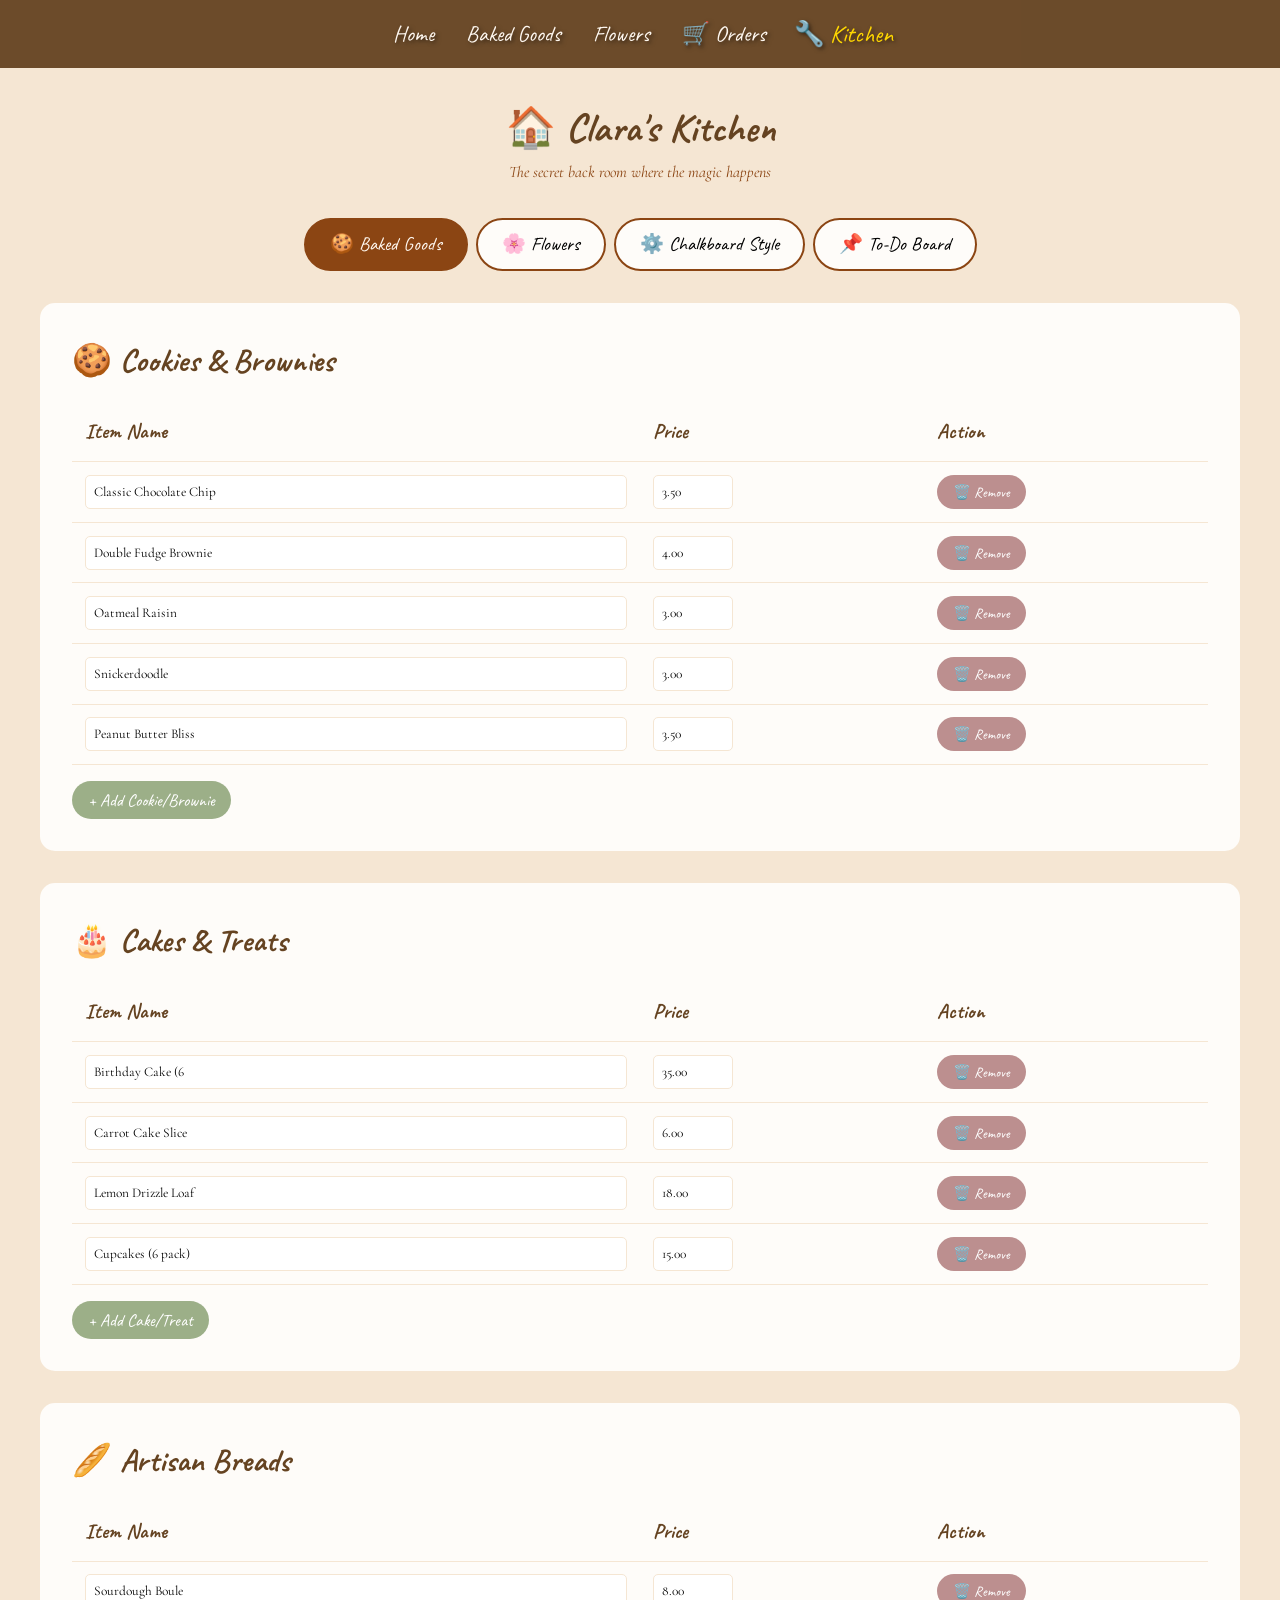
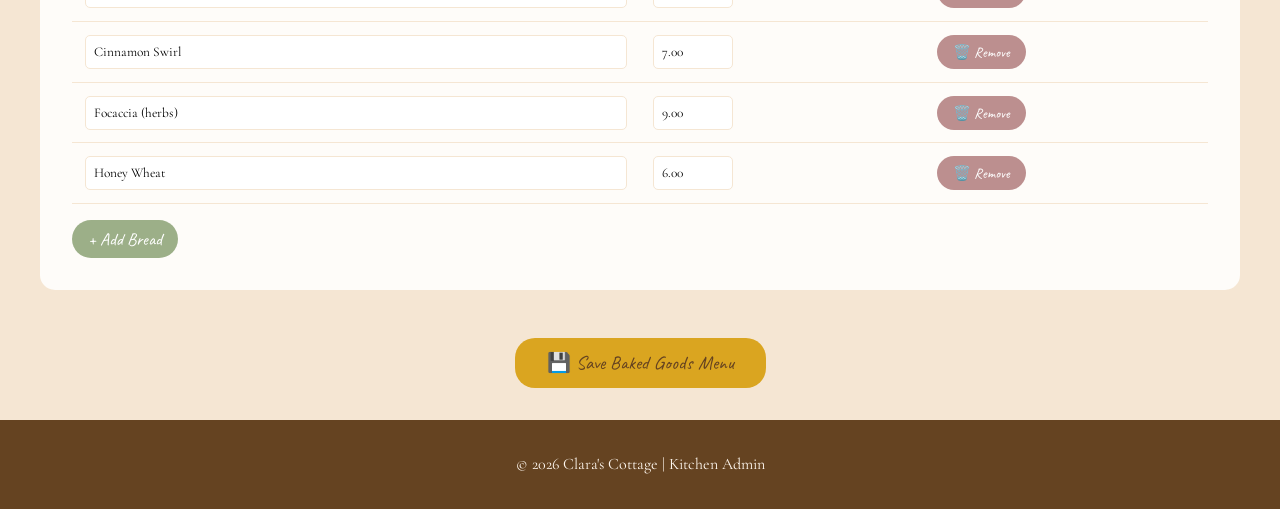
==== commit b2001e7e: "Add shopping cart and ordering system - Add to Cart buttons on menu items - Cart icon in navigation " ====
--- a/admin.html
+++ b/admin.html
@@ -55,7 +55,7 @@
             <a href="index.html" class="nav-link">Home</a>
             <a href="menu.html" class="nav-link">Baked Goods</a>
             <a href="flowers.html" class="nav-link">Flowers</a>
-            <a href="contact.html" class="nav-link">Contact</a>
+            <a href="order.html" class="nav-link">🛒 Orders</a>
             <a href="admin.html" class="nav-link active">🔧 Kitchen</a>
         </nav>
     </header>
